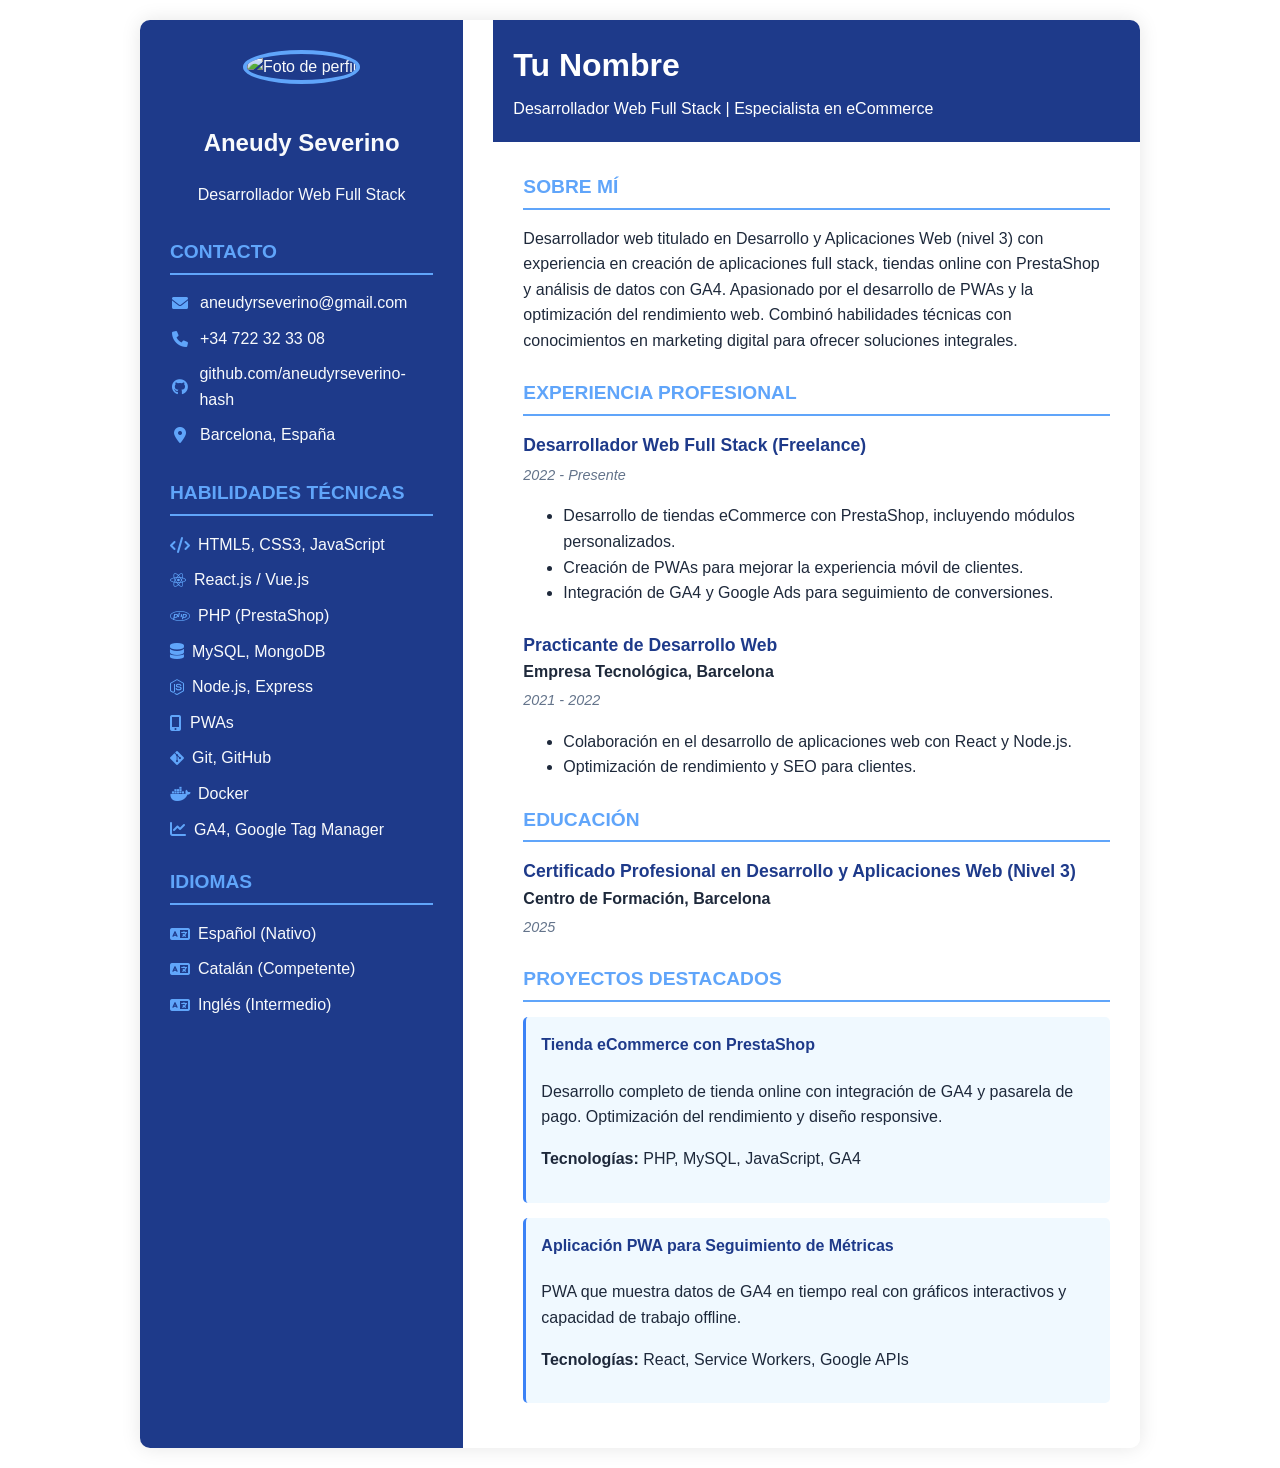
==== index.html @ 345507b1 "update" ====
<!DOCTYPE html>
<html lang="es">
<head>
    <meta charset="UTF-8">
    <meta name="viewport" content="width=device-width, initial-scale=1.0">
    <title>CV - Desarrollador Web Full Stack</title>
    <style>
        :root {
            --primary-color: #1e3a8a;
            --secondary-color: #3b82f6;
            --accent-color: #60a5fa;
            --light-bg: #f0f9ff;
            --dark-text: #1e293b;
            --light-text: #f8fafc;
        }
        
        body {
            font-family: 'Segoe UI', Tahoma, Geneva, Verdana, sans-serif;
            line-height: 1.6;
            color: var(--dark-text);
            max-width: 1000px;
            margin: 0 auto;
            padding: 20px;
            background-color: #ffffff;
        }
        
        .cv-container {
            display: grid;
            grid-template-columns: 1fr 2fr;
            gap: 30px;
            box-shadow: 0 0 20px rgba(0, 0, 0, 0.1);
            border-radius: 10px;
            overflow: hidden;
        }
        
        /* Columna izquierda */
        .left-column {
            background-color: var(--primary-color);
            color: var(--light-text);
            padding: 30px;
        }
        
        .profile {
            text-align: center;
            margin-bottom: 30px;
        }
        
        .profile-img {
            width: 150px;
            height: 150px;
            border-radius: 50%;
            object-fit: cover;
            border: 4px solid var(--accent-color);
            margin-bottom: 20px;
        }
        
        .contact-info {
            margin-bottom: 30px;
        }
        
        .contact-info a {
            color: var(--light-text);
            text-decoration: none;
            display: flex;
            align-items: center;
            margin-bottom: 10px;
        }
        
        .contact-info i {
            margin-right: 10px;
            color: var(--accent-color);
            width: 20px;
            text-align: center;
        }
        
        .section-title {
            color: var(--accent-color);
            border-bottom: 2px solid var(--accent-color);
            padding-bottom: 5px;
            margin-top: 25px;
            margin-bottom: 15px;
            font-size: 1.2em;
            text-transform: uppercase;
        }
        
        .skills-list {
            list-style-type: none;
            padding-left: 0;
        }
        
        .skills-list li {
            margin-bottom: 10px;
            display: flex;
            align-items: center;
        }
        
        .skills-list i {
            margin-right: 8px;
            color: var(--accent-color);
        }
        
        /* Columna derecha */
        .right-column {
            padding: 30px;
            background-color: #ffffff;
        }
        
        .name-title {
            background-color: var(--primary-color);
            color: white;
            padding: 20px;
            margin: -30px -30px 30px -30px;
        }
        
        h1 {
            margin: 0;
            font-size: 2em;
        }
        
        .subtitle {
            margin: 5px 0 0;
            font-weight: normal;
        }
        
        .experience-item, .education-item {
            margin-bottom: 25px;
        }
        
        .job-title, .degree {
            font-weight: bold;
            color: var(--primary-color);
            font-size: 1.1em;
        }
        
        .company, .institution {
            font-weight: bold;
        }
        
        .date {
            color: #64748b;
            font-style: italic;
            font-size: 0.9em;
            margin: 5px 0;
        }
        
        .project-card {
            background-color: var(--light-bg);
            padding: 15px;
            border-radius: 5px;
            margin-bottom: 15px;
            border-left: 3px solid var(--secondary-color);
        }
        
        .project-title {
            color: var(--primary-color);
            margin-top: 0;
        }
        
        @media (max-width: 768px) {
            .cv-container {
                grid-template-columns: 1fr;
            }
            
            .left-column, .right-column {
                padding: 20px;
            }
            
            .name-title {
                margin: -20px -20px 20px -20px;
            }
        }
    </style>
    <link rel="stylesheet" href="https://cdnjs.cloudflare.com/ajax/libs/font-awesome/6.0.0-beta3/css/all.min.css">
</head>
<body>
    <div class="cv-container">
        <!-- Columna izquierda -->
        <div class="left-column">
            <div class="profile">
                <img src="https://plus.unsplash.com/premium_photo-1720447377612-119988de9afd?w=500&auto=format&fit=crop&q=60&ixlib=rb-4.1.0&ixid=M3wxMjA3fDB8MHxzZWFyY2h8MTY5fHx1c3VhaW8lMjBkZWZhdWx0fGVufDB8MHwwfHx8MA%3D%3D" alt="Foto de perfil" class="profile-img">
                <h2>Aneudy Severino</h2>
                <p class="subtitle">Desarrollador Web Full Stack</p>
            </div>
            
            <div class="contact-info">
                <h3 class="section-title">Contacto</h3>
                <a href="mailto:aneudyrseverino@gmail.com"><i class="fas fa-envelope"></i>aneudyrseverino@gmail.com</a>
                <a href="tel:+34722323308"><i class="fas fa-phone"></i>+34 722 32 33 08</a>
                <a href="https://github.com/aneudyrseverino-hash?tab=repositories" target="_blank"><i class="fab fa-github"></i> github.com/aneudyrseverino-hash</a>
                <a href="#"><i class="fas fa-map-marker-alt"></i> Barcelona, España</a>
            </div>
            
            <div class="skills">
                <h3 class="section-title">Habilidades Técnicas</h3>
                <ul class="skills-list">
                    <li><i class="fas fa-code"></i> HTML5, CSS3, JavaScript</li>
                    <li><i class="fab fa-react"></i> React.js / Vue.js</li>
                    <li><i class="fab fa-php"></i> PHP (PrestaShop)</li>
                    <li><i class="fas fa-database"></i> MySQL, MongoDB</li>
                    <li><i class="fab fa-node-js"></i> Node.js, Express</li>
                    <li><i class="fas fa-mobile-alt"></i> PWAs</li>
                    <li><i class="fab fa-git-alt"></i> Git, GitHub</li>
                    <li><i class="fab fa-docker"></i> Docker</li>
                    <li><i class="fas fa-chart-line"></i> GA4, Google Tag Manager</li>
                </ul>
            </div>
            
            <div class="languages">
                <h3 class="section-title">Idiomas</h3>
                <ul class="skills-list">
                    <li><i class="fas fa-language"></i> Español (Nativo)</li>
                    <li><i class="fas fa-language"></i> Catalán (Competente)</li>
                    <li><i class="fas fa-language"></i> Inglés (Intermedio)</li>
                </ul>
            </div>
        </div>
        
        <!-- Columna derecha -->
        <div class="right-column">
            <div class="name-title">
                <h1>Tu Nombre</h1>
                <p class="subtitle">Desarrollador Web Full Stack | Especialista en eCommerce</p>
            </div>
            
            <section>
                <h3 class="section-title">Sobre Mí</h3>
                <p>
                    Desarrollador web titulado en Desarrollo y Aplicaciones Web (nivel 3) con experiencia en creación de aplicaciones full stack, tiendas online con PrestaShop y análisis de datos con GA4. Apasionado por el desarrollo de PWAs y la optimización del rendimiento web. Combinó habilidades técnicas con conocimientos en marketing digital para ofrecer soluciones integrales.
                </p>
            </section>
            
            <section>
                <h3 class="section-title">Experiencia Profesional</h3>
                <div class="experience-item">
                    <div class="job-title">Desarrollador Web Full Stack (Freelance)</div>
                    <div class="date">2022 - Presente</div>
                    <ul>
                        <li>Desarrollo de tiendas eCommerce con PrestaShop, incluyendo módulos personalizados.</li>
                        <li>Creación de PWAs para mejorar la experiencia móvil de clientes.</li>
                        <li>Integración de GA4 y Google Ads para seguimiento de conversiones.</li>
                    </ul>
                </div>
                
                <div class="experience-item">
                    <div class="job-title">Practicante de Desarrollo Web</div>
                    <div class="company">Empresa Tecnológica, Barcelona</div>
                    <div class="date">2021 - 2022</div>
                    <ul>
                        <li>Colaboración en el desarrollo de aplicaciones web con React y Node.js.</li>
                        <li>Optimización de rendimiento y SEO para clientes.</li>
                    </ul>
                </div>
            </section>
            
            <section>
                <h3 class="section-title">Educación</h3>
                <div class="education-item">
                    <div class="degree">Certificado Profesional en Desarrollo y Aplicaciones Web (Nivel 3)</div>
                    <div class="institution">Centro de Formación, Barcelona</div>
                    <div class="date">2025</div>
                </div>
            </section>
            
            <section>
                <h3 class="section-title">Proyectos Destacados</h3>
                <div class="project-card">
                    <h4 class="project-title">Tienda eCommerce con PrestaShop</h4>
                    <p>Desarrollo completo de tienda online con integración de GA4 y pasarela de pago. Optimización del rendimiento y diseño responsive.</p>
                    <p><strong>Tecnologías:</strong> PHP, MySQL, JavaScript, GA4</p>
                </div>
                
                <div class="project-card">
                    <h4 class="project-title">Aplicación PWA para Seguimiento de Métricas</h4>
                    <p>PWA que muestra datos de GA4 en tiempo real con gráficos interactivos y capacidad de trabajo offline.</p>
                    <p><strong>Tecnologías:</strong> React, Service Workers, Google APIs</p>
                </div>
            </section>
        </div>
    </div>
</body>
</html>
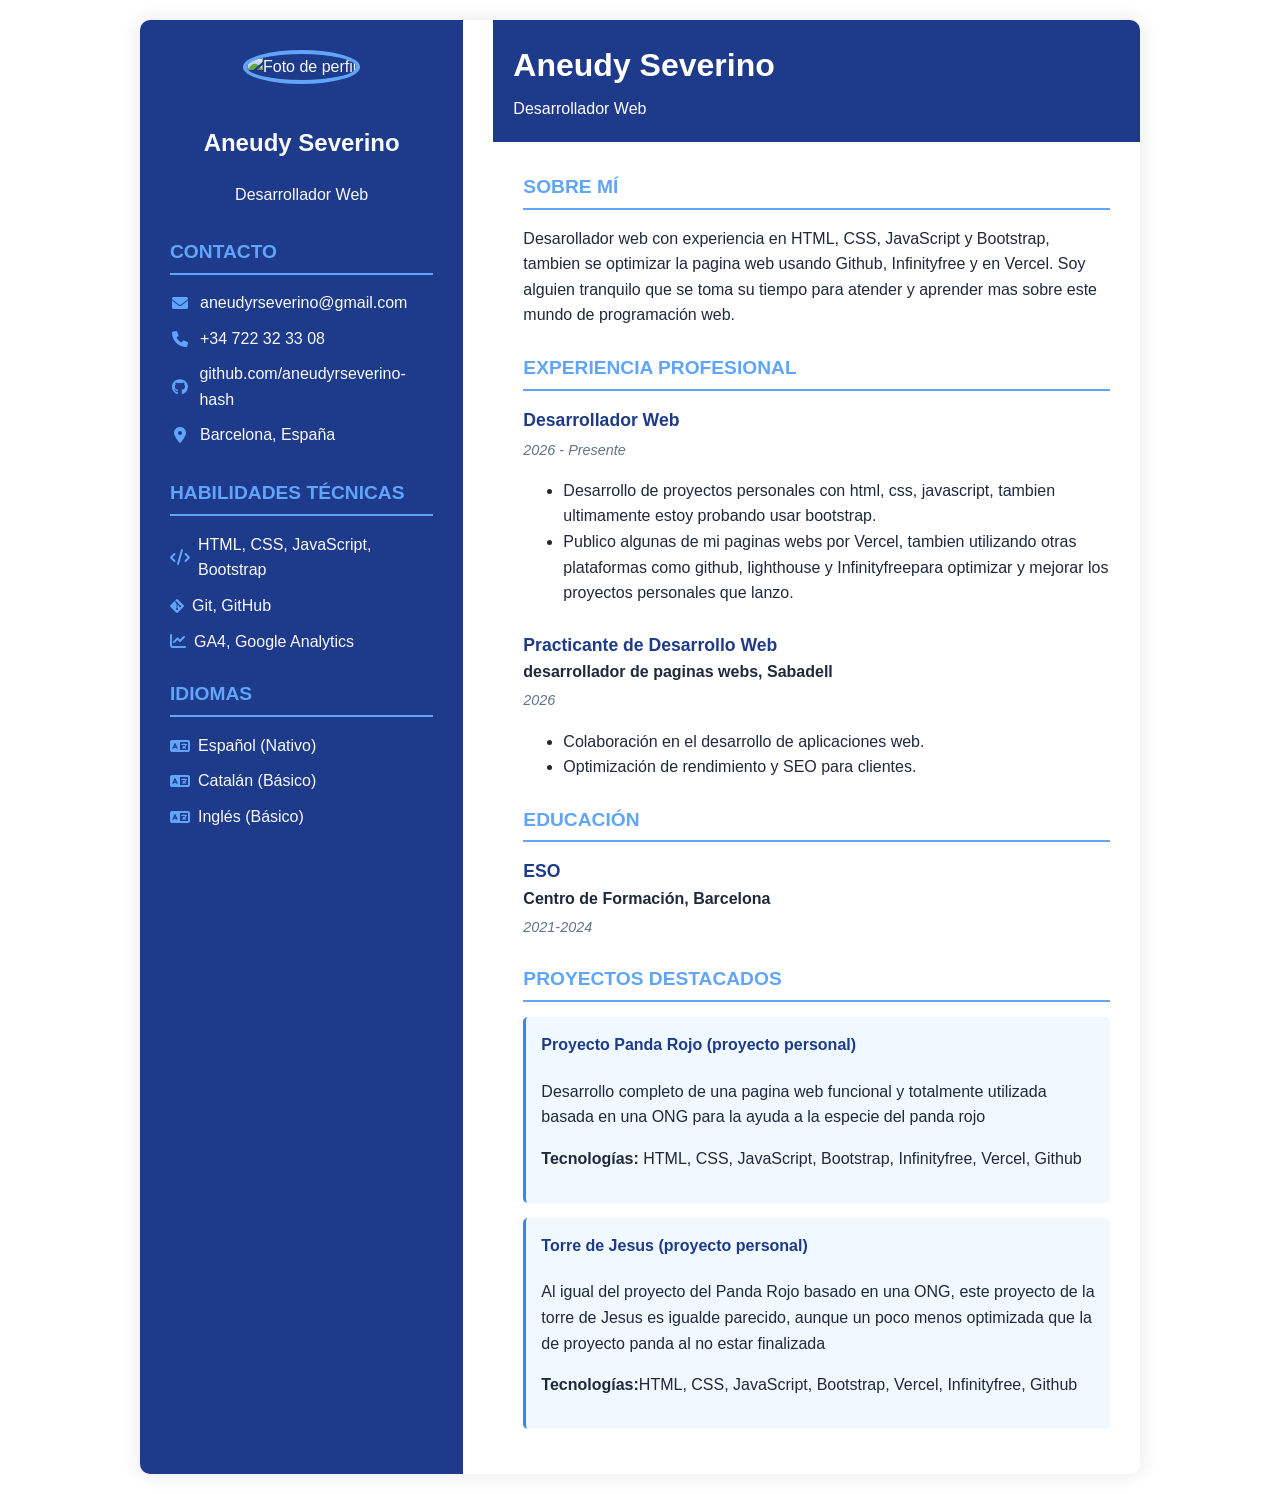
==== commit dea05aee: "update cv" ====
--- a/index.html
+++ b/index.html
@@ -179,7 +179,7 @@
             <div class="profile">
                 <img src="https://plus.unsplash.com/premium_photo-1720447377612-119988de9afd?w=500&auto=format&fit=crop&q=60&ixlib=rb-4.1.0&ixid=M3wxMjA3fDB8MHxzZWFyY2h8MTY5fHx1c3VhaW8lMjBkZWZhdWx0fGVufDB8MHwwfHx8MA%3D%3D" alt="Foto de perfil" class="profile-img">
                 <h2>Aneudy Severino</h2>
-                <p class="subtitle">Desarrollador Web Full Stack</p>
+                <p class="subtitle">Desarrollador Web</p>
             </div>
             
             <div class="contact-info">
@@ -187,21 +187,15 @@
                 <a href="mailto:aneudyrseverino@gmail.com"><i class="fas fa-envelope"></i>aneudyrseverino@gmail.com</a>
                 <a href="tel:+34722323308"><i class="fas fa-phone"></i>+34 722 32 33 08</a>
                 <a href="https://github.com/aneudyrseverino-hash?tab=repositories" target="_blank"><i class="fab fa-github"></i> github.com/aneudyrseverino-hash</a>
-                <a href="#"><i class="fas fa-map-marker-alt"></i> Barcelona, España</a>
+                <a href="https://www.google.com/maps/place/Barcelona/@41.392668,2.1401891,12z/data=!3m1!4b1!4m6!3m5!1s0x12a49816718e30e5:0x44b0fb3d4f47660a!8m2!3d41.3874374!4d2.1686496!16zL20vMDFmNjI?entry=ttu&g_ep=EgoyMDI2MDYyOS4wIKXMDSoASAFQAw%3D%3D"><i class="fas fa-map-marker-alt"></i> Barcelona, España</a>
             </div>
             
             <div class="skills">
                 <h3 class="section-title">Habilidades Técnicas</h3>
                 <ul class="skills-list">
-                    <li><i class="fas fa-code"></i> HTML5, CSS3, JavaScript</li>
-                    <li><i class="fab fa-react"></i> React.js / Vue.js</li>
-                    <li><i class="fab fa-php"></i> PHP (PrestaShop)</li>
-                    <li><i class="fas fa-database"></i> MySQL, MongoDB</li>
-                    <li><i class="fab fa-node-js"></i> Node.js, Express</li>
-                    <li><i class="fas fa-mobile-alt"></i> PWAs</li>
+                    <li><i class="fas fa-code"></i> HTML, CSS, JavaScript, Bootstrap</li>
                     <li><i class="fab fa-git-alt"></i> Git, GitHub</li>
-                    <li><i class="fab fa-docker"></i> Docker</li>
-                    <li><i class="fas fa-chart-line"></i> GA4, Google Tag Manager</li>
+                    <li><i class="fas fa-chart-line"></i> GA4, Google Analytics</li>
                 </ul>
             </div>
             
@@ -209,8 +203,8 @@
                 <h3 class="section-title">Idiomas</h3>
                 <ul class="skills-list">
                     <li><i class="fas fa-language"></i> Español (Nativo)</li>
-                    <li><i class="fas fa-language"></i> Catalán (Competente)</li>
-                    <li><i class="fas fa-language"></i> Inglés (Intermedio)</li>
+                    <li><i class="fas fa-language"></i> Catalán (Básico)</li>
+                    <li><i class="fas fa-language"></i> Inglés (Básico)</li>
                 </ul>
             </div>
         </div>
@@ -218,35 +212,34 @@
         <!-- Columna derecha -->
         <div class="right-column">
             <div class="name-title">
-                <h1>Tu Nombre</h1>
-                <p class="subtitle">Desarrollador Web Full Stack | Especialista en eCommerce</p>
+                <h1>Aneudy Severino</h1>
+                <p class="subtitle">Desarrollador Web</p>
             </div>
             
             <section>
                 <h3 class="section-title">Sobre Mí</h3>
                 <p>
-                    Desarrollador web titulado en Desarrollo y Aplicaciones Web (nivel 3) con experiencia en creación de aplicaciones full stack, tiendas online con PrestaShop y análisis de datos con GA4. Apasionado por el desarrollo de PWAs y la optimización del rendimiento web. Combinó habilidades técnicas con conocimientos en marketing digital para ofrecer soluciones integrales.
+                   Desarollador web con experiencia en HTML, CSS, JavaScript y Bootstrap, tambien se optimizar la pagina web usando Github, Infinityfree y en Vercel. Soy alguien tranquilo que se toma su tiempo para atender y aprender mas sobre este mundo de programación web.
                 </p>
             </section>
             
             <section>
                 <h3 class="section-title">Experiencia Profesional</h3>
                 <div class="experience-item">
-                    <div class="job-title">Desarrollador Web Full Stack (Freelance)</div>
-                    <div class="date">2022 - Presente</div>
+                    <div class="job-title">Desarrollador Web</div>
+                    <div class="date">2026 - Presente</div>
                     <ul>
-                        <li>Desarrollo de tiendas eCommerce con PrestaShop, incluyendo módulos personalizados.</li>
-                        <li>Creación de PWAs para mejorar la experiencia móvil de clientes.</li>
-                        <li>Integración de GA4 y Google Ads para seguimiento de conversiones.</li>
+                        <li>Desarrollo de proyectos personales con html, css, javascript, tambien ultimamente estoy probando usar bootstrap.</li>
+                        <li>Publico algunas de mi paginas webs por Vercel, tambien utilizando otras plataformas como github, lighthouse y Infinityfreepara optimizar y mejorar los proyectos personales que lanzo.</li>
                     </ul>
                 </div>
                 
                 <div class="experience-item">
                     <div class="job-title">Practicante de Desarrollo Web</div>
-                    <div class="company">Empresa Tecnológica, Barcelona</div>
-                    <div class="date">2021 - 2022</div>
+                    <div class="company">desarrollador de paginas webs, Sabadell</div>
+                    <div class="date">2026</div>
                     <ul>
-                        <li>Colaboración en el desarrollo de aplicaciones web con React y Node.js.</li>
+                        <li>Colaboración en el desarrollo de aplicaciones web.</li>
                         <li>Optimización de rendimiento y SEO para clientes.</li>
                     </ul>
                 </div>
@@ -255,24 +248,24 @@
             <section>
                 <h3 class="section-title">Educación</h3>
                 <div class="education-item">
-                    <div class="degree">Certificado Profesional en Desarrollo y Aplicaciones Web (Nivel 3)</div>
+                    <div class="degree">ESO</div>
                     <div class="institution">Centro de Formación, Barcelona</div>
-                    <div class="date">2025</div>
+                    <div class="date">2021-2024</div>
                 </div>
             </section>
             
             <section>
                 <h3 class="section-title">Proyectos Destacados</h3>
                 <div class="project-card">
-                    <h4 class="project-title">Tienda eCommerce con PrestaShop</h4>
-                    <p>Desarrollo completo de tienda online con integración de GA4 y pasarela de pago. Optimización del rendimiento y diseño responsive.</p>
-                    <p><strong>Tecnologías:</strong> PHP, MySQL, JavaScript, GA4</p>
+                    <h4 class="project-title">Proyecto Panda Rojo (proyecto personal)</h4>
+                    <p>Desarrollo completo de una pagina web funcional y totalmente utilizada basada en una ONG para la ayuda a la especie del panda rojo</p>
+                    <p><strong>Tecnologías:</strong> HTML, CSS, JavaScript, Bootstrap, Infinityfree, Vercel, Github</p>
                 </div>
                 
                 <div class="project-card">
-                    <h4 class="project-title">Aplicación PWA para Seguimiento de Métricas</h4>
-                    <p>PWA que muestra datos de GA4 en tiempo real con gráficos interactivos y capacidad de trabajo offline.</p>
-                    <p><strong>Tecnologías:</strong> React, Service Workers, Google APIs</p>
+                    <h4 class="project-title">Torre de Jesus (proyecto personal)</h4>
+                    <p>Al igual del proyecto del Panda Rojo basado en una ONG, este proyecto de la torre de Jesus es igualde parecido, aunque un poco menos optimizada que la de proyecto panda al no estar finalizada</p>
+                    <p><strong>Tecnologías:</strong>HTML, CSS, JavaScript, Bootstrap, Vercel, Infinityfree, Github</p>
                 </div>
             </section>
         </div>
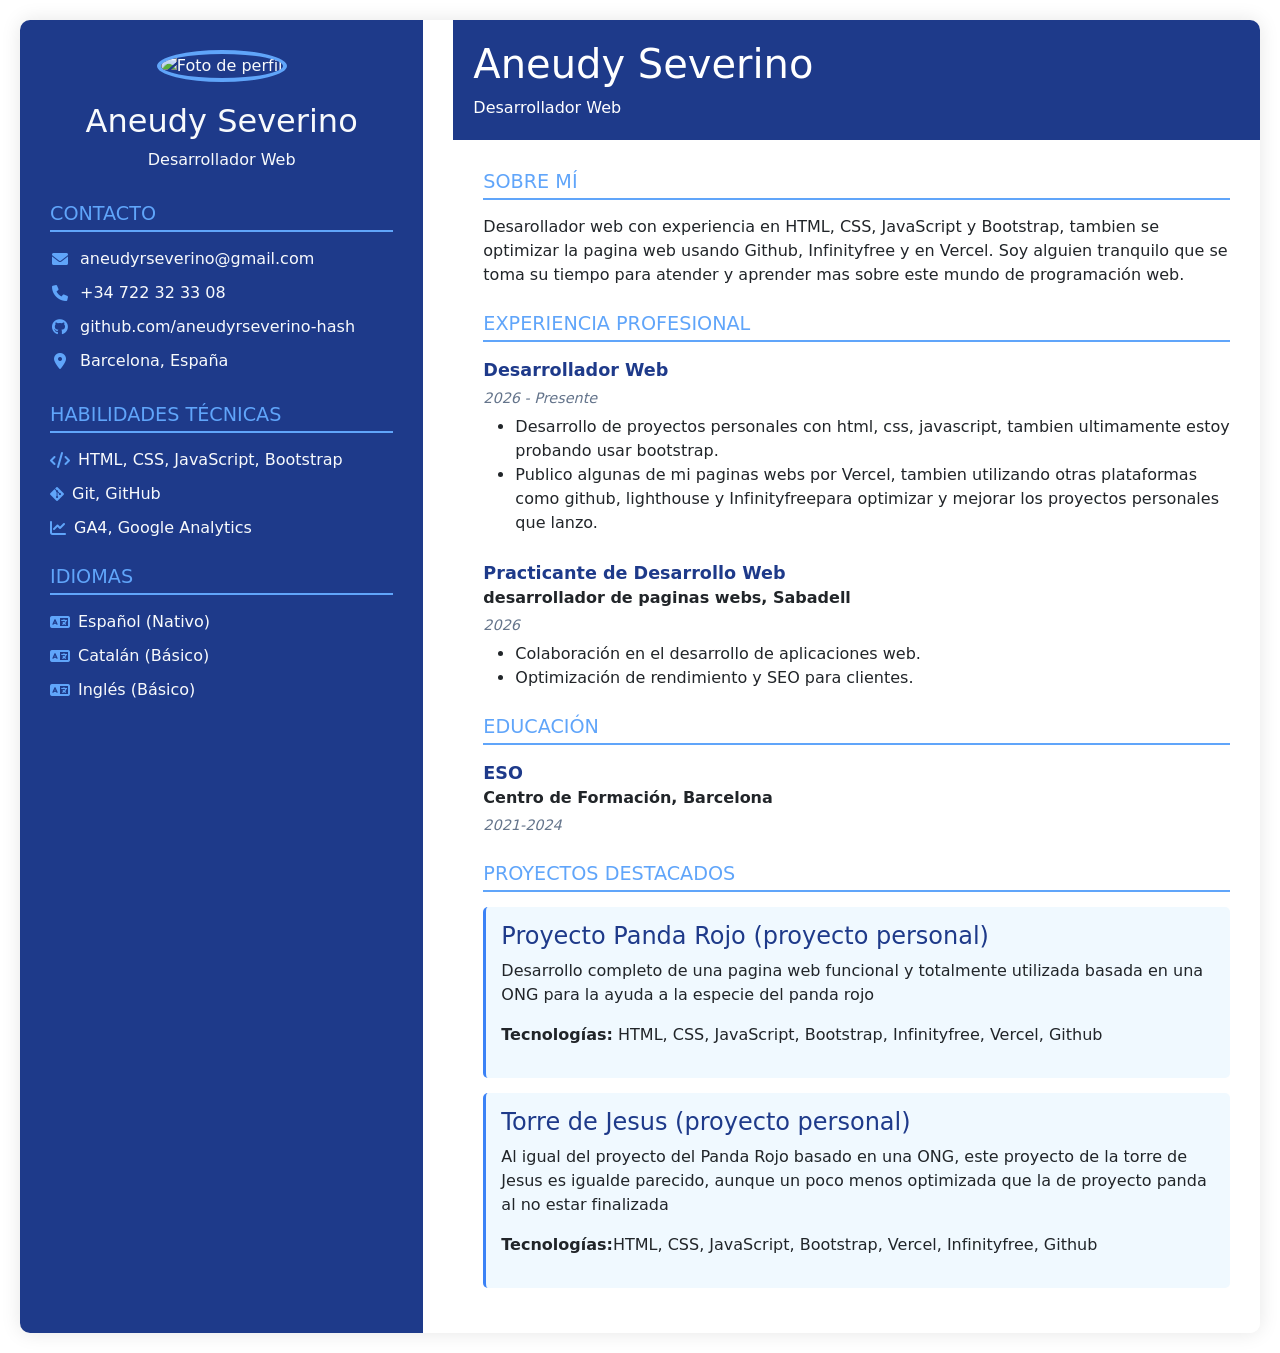
==== commit 21c3df32: "mini update" ====
--- a/index.html
+++ b/index.html
@@ -3,174 +3,16 @@
 <head>
     <meta charset="UTF-8">
     <meta name="viewport" content="width=device-width, initial-scale=1.0">
+    <meta name="description" content="Esta pagina es una CV incompleta y personal, habra actualizaciones despues">
     <title>CV - Desarrollador Web Full Stack</title>
-    <style>
-        :root {
-            --primary-color: #1e3a8a;
-            --secondary-color: #3b82f6;
-            --accent-color: #60a5fa;
-            --light-bg: #f0f9ff;
-            --dark-text: #1e293b;
-            --light-text: #f8fafc;
-        }
-        
-        body {
-            font-family: 'Segoe UI', Tahoma, Geneva, Verdana, sans-serif;
-            line-height: 1.6;
-            color: var(--dark-text);
-            max-width: 1000px;
-            margin: 0 auto;
-            padding: 20px;
-            background-color: #ffffff;
-        }
-        
-        .cv-container {
-            display: grid;
-            grid-template-columns: 1fr 2fr;
-            gap: 30px;
-            box-shadow: 0 0 20px rgba(0, 0, 0, 0.1);
-            border-radius: 10px;
-            overflow: hidden;
-        }
-        
-        /* Columna izquierda */
-        .left-column {
-            background-color: var(--primary-color);
-            color: var(--light-text);
-            padding: 30px;
-        }
-        
-        .profile {
-            text-align: center;
-            margin-bottom: 30px;
-        }
-        
-        .profile-img {
-            width: 150px;
-            height: 150px;
-            border-radius: 50%;
-            object-fit: cover;
-            border: 4px solid var(--accent-color);
-            margin-bottom: 20px;
-        }
-        
-        .contact-info {
-            margin-bottom: 30px;
-        }
-        
-        .contact-info a {
-            color: var(--light-text);
-            text-decoration: none;
-            display: flex;
-            align-items: center;
-            margin-bottom: 10px;
-        }
-        
-        .contact-info i {
-            margin-right: 10px;
-            color: var(--accent-color);
-            width: 20px;
-            text-align: center;
-        }
-        
-        .section-title {
-            color: var(--accent-color);
-            border-bottom: 2px solid var(--accent-color);
-            padding-bottom: 5px;
-            margin-top: 25px;
-            margin-bottom: 15px;
-            font-size: 1.2em;
-            text-transform: uppercase;
-        }
-        
-        .skills-list {
-            list-style-type: none;
-            padding-left: 0;
-        }
-        
-        .skills-list li {
-            margin-bottom: 10px;
-            display: flex;
-            align-items: center;
-        }
-        
-        .skills-list i {
-            margin-right: 8px;
-            color: var(--accent-color);
-        }
-        
-        /* Columna derecha */
-        .right-column {
-            padding: 30px;
-            background-color: #ffffff;
-        }
-        
-        .name-title {
-            background-color: var(--primary-color);
-            color: white;
-            padding: 20px;
-            margin: -30px -30px 30px -30px;
-        }
-        
-        h1 {
-            margin: 0;
-            font-size: 2em;
-        }
-        
-        .subtitle {
-            margin: 5px 0 0;
-            font-weight: normal;
-        }
-        
-        .experience-item, .education-item {
-            margin-bottom: 25px;
-        }
-        
-        .job-title, .degree {
-            font-weight: bold;
-            color: var(--primary-color);
-            font-size: 1.1em;
-        }
-        
-        .company, .institution {
-            font-weight: bold;
-        }
-        
-        .date {
-            color: #64748b;
-            font-style: italic;
-            font-size: 0.9em;
-            margin: 5px 0;
-        }
-        
-        .project-card {
-            background-color: var(--light-bg);
-            padding: 15px;
-            border-radius: 5px;
-            margin-bottom: 15px;
-            border-left: 3px solid var(--secondary-color);
-        }
-        
-        .project-title {
-            color: var(--primary-color);
-            margin-top: 0;
-        }
-        
-        @media (max-width: 768px) {
-            .cv-container {
-                grid-template-columns: 1fr;
-            }
-            
-            .left-column, .right-column {
-                padding: 20px;
-            }
-            
-            .name-title {
-                margin: -20px -20px 20px -20px;
-            }
-        }
-    </style>
+    <link rel="stylesheet" href="CSS/cv.css">
     <link rel="stylesheet" href="https://cdnjs.cloudflare.com/ajax/libs/font-awesome/6.0.0-beta3/css/all.min.css">
+
+     <!-- Latest compiled and minified CSS -->
+  <link href="https://cdn.jsdelivr.net/npm/bootstrap@5.3.8/dist/css/bootstrap.min.css" rel="stylesheet">
+
+  <!-- Latest compiled JavaScript -->
+  <script src="https://cdn.jsdelivr.net/npm/bootstrap@5.3.8/dist/js/bootstrap.bundle.min.js"></script>
 </head>
 <body>
     <div class="cv-container">
--- a/CSS/cv.css
+++ b/CSS/cv.css
@@ -0,0 +1,163 @@
+:root {
+    --primary-color: #1e3a8a;
+    --secondary-color: #3b82f6;
+    --accent-color: #60a5fa;
+    --light-bg: #f0f9ff;
+    --dark-text: #1e293b;
+    --light-text: #f8fafc;
+}
+
+body {
+    font-family: 'Segoe UI', Tahoma, Geneva, Verdana, sans-serif;
+    line-height: 1.6;
+    color: var(--dark-text);
+    margin: 0 auto;
+    padding: 20px;
+    background-color: #ffffff;
+}
+
+.cv-container {
+    display: grid;
+    grid-template-columns: 1fr 2fr;
+    gap: 30px;
+    box-shadow: 0 0 20px rgba(0, 0, 0, 0.1);
+    border-radius: 10px;
+    overflow: hidden;
+}
+
+/* Columna izquierda */
+.left-column {
+    background-color: var(--primary-color);
+    color: var(--light-text);
+    padding: 30px;
+}
+
+.profile {
+    text-align: center;
+    margin-bottom: 30px;
+}
+
+.profile-img {
+    width: 150px;
+    height: 150px;
+    border-radius: 50%;
+    object-fit: cover;
+    border: 4px solid var(--accent-color);
+    margin-bottom: 20px;
+}
+
+.contact-info {
+    margin-bottom: 30px;
+}
+
+.contact-info a {
+    color: var(--light-text);
+    text-decoration: none;
+    display: flex;
+    align-items: center;
+    margin-bottom: 10px;
+}
+
+.contact-info i {
+    margin-right: 10px;
+    color: var(--accent-color);
+    width: 20px;
+    text-align: center;
+}
+
+.section-title {
+    color: var(--accent-color);
+    border-bottom: 2px solid var(--accent-color);
+    padding-bottom: 5px;
+    margin-top: 25px;
+    margin-bottom: 15px;
+    font-size: 1.2em;
+    text-transform: uppercase;
+}
+
+.skills-list {
+    list-style-type: none;
+    padding-left: 0;
+}
+
+.skills-list li {
+    margin-bottom: 10px;
+    display: flex;
+    align-items: center;
+}
+
+.skills-list i {
+    margin-right: 8px;
+    color: var(--accent-color);
+}
+
+/* Columna derecha */
+.right-column {
+    padding: 30px;
+    background-color: #ffffff;
+}
+
+.name-title {
+    background-color: var(--primary-color);
+    color: white;
+    padding: 20px;
+    margin: -30px -30px 30px -30px;
+}
+
+h1 {
+    margin: 0;
+    font-size: 2em;
+}
+
+.subtitle {
+    margin: 5px 0 0;
+    font-weight: normal;
+}
+
+.experience-item, .education-item {
+    margin-bottom: 25px;
+}
+
+.job-title, .degree {
+    font-weight: bold;
+    color: var(--primary-color);
+    font-size: 1.1em;
+}
+
+.company, .institution {
+    font-weight: bold;
+}
+
+.date {
+    color: #64748b;
+    font-style: italic;
+    font-size: 0.9em;
+    margin: 5px 0;
+}
+
+.project-card {
+    background-color: var(--light-bg);
+    padding: 15px;
+    border-radius: 5px;
+    margin-bottom: 15px;
+    border-left: 3px solid var(--secondary-color);
+}
+
+.project-title {
+    color: var(--primary-color);
+    margin-top: 0;
+}
+
+@media (max-width: 768px) {
+    .cv-container {
+        grid-template-columns: 1fr;
+    }
+    
+    .left-column, .right-column {
+        padding: 20px;
+    }
+    
+    .name-title {
+        margin: -20px -20px 20px -20px;
+    }
+}
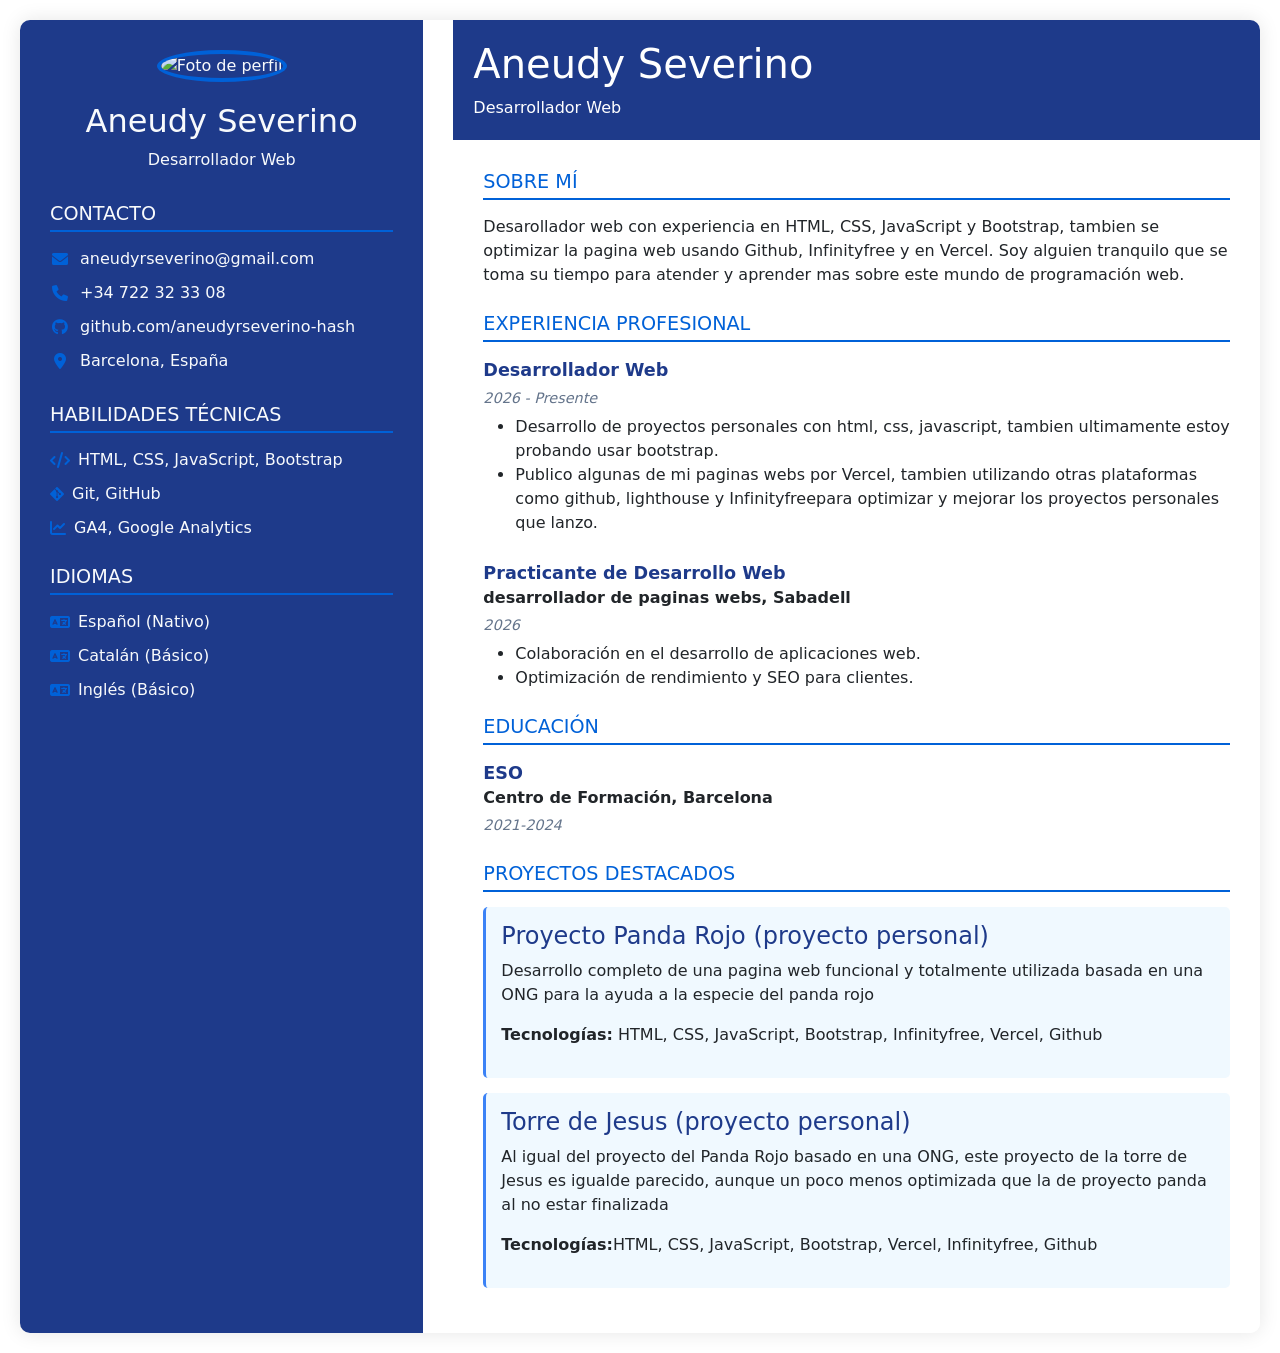
==== commit 401d823b: "update" ====
--- a/index.html
+++ b/index.html
@@ -59,14 +59,14 @@
             </div>
             
             <section>
-                <h3 class="section-title">Sobre Mí</h3>
+                <h3 class="section-title2">Sobre Mí</h3>
                 <p>
                    Desarollador web con experiencia en HTML, CSS, JavaScript y Bootstrap, tambien se optimizar la pagina web usando Github, Infinityfree y en Vercel. Soy alguien tranquilo que se toma su tiempo para atender y aprender mas sobre este mundo de programación web.
                 </p>
             </section>
             
             <section>
-                <h3 class="section-title">Experiencia Profesional</h3>
+                <h3 class="section-title2">Experiencia Profesional</h3>
                 <div class="experience-item">
                     <div class="job-title">Desarrollador Web</div>
                     <div class="date">2026 - Presente</div>
@@ -88,7 +88,7 @@
             </section>
             
             <section>
-                <h3 class="section-title">Educación</h3>
+                <h3 class="section-title2">Educación</h3>
                 <div class="education-item">
                     <div class="degree">ESO</div>
                     <div class="institution">Centro de Formación, Barcelona</div>
@@ -97,7 +97,7 @@
             </section>
             
             <section>
-                <h3 class="section-title">Proyectos Destacados</h3>
+                <h3 class="section-title2">Proyectos Destacados</h3>
                 <div class="project-card">
                     <h4 class="project-title">Proyecto Panda Rojo (proyecto personal)</h4>
                     <p>Desarrollo completo de una pagina web funcional y totalmente utilizada basada en una ONG para la ayuda a la especie del panda rojo</p>
--- a/CSS/cv.css
+++ b/CSS/cv.css
@@ -1,7 +1,7 @@
 :root {
     --primary-color: #1e3a8a;
     --secondary-color: #3b82f6;
-    --accent-color: #60a5fa;
+    --accent-color: #0061d8;
     --light-bg: #f0f9ff;
     --dark-text: #1e293b;
     --light-text: #f8fafc;
@@ -14,6 +14,11 @@
     margin: 0 auto;
     padding: 20px;
     background-color: #ffffff;
+}
+
+a:hover {
+    background-color: rgba(255, 0, 0, 0.897);
+    transition: all ease 0.2s;
 }
 
 .cv-container {
@@ -66,6 +71,16 @@
 }
 
 .section-title {
+    color: var(--light-text);
+    border-bottom: 2px solid var(--accent-color);
+    padding-bottom: 5px;
+    margin-top: 25px;
+    margin-bottom: 15px;
+    font-size: 1.2em;
+    text-transform: uppercase;
+}
+
+.section-title2 {
     color: var(--accent-color);
     border-bottom: 2px solid var(--accent-color);
     padding-bottom: 5px;
